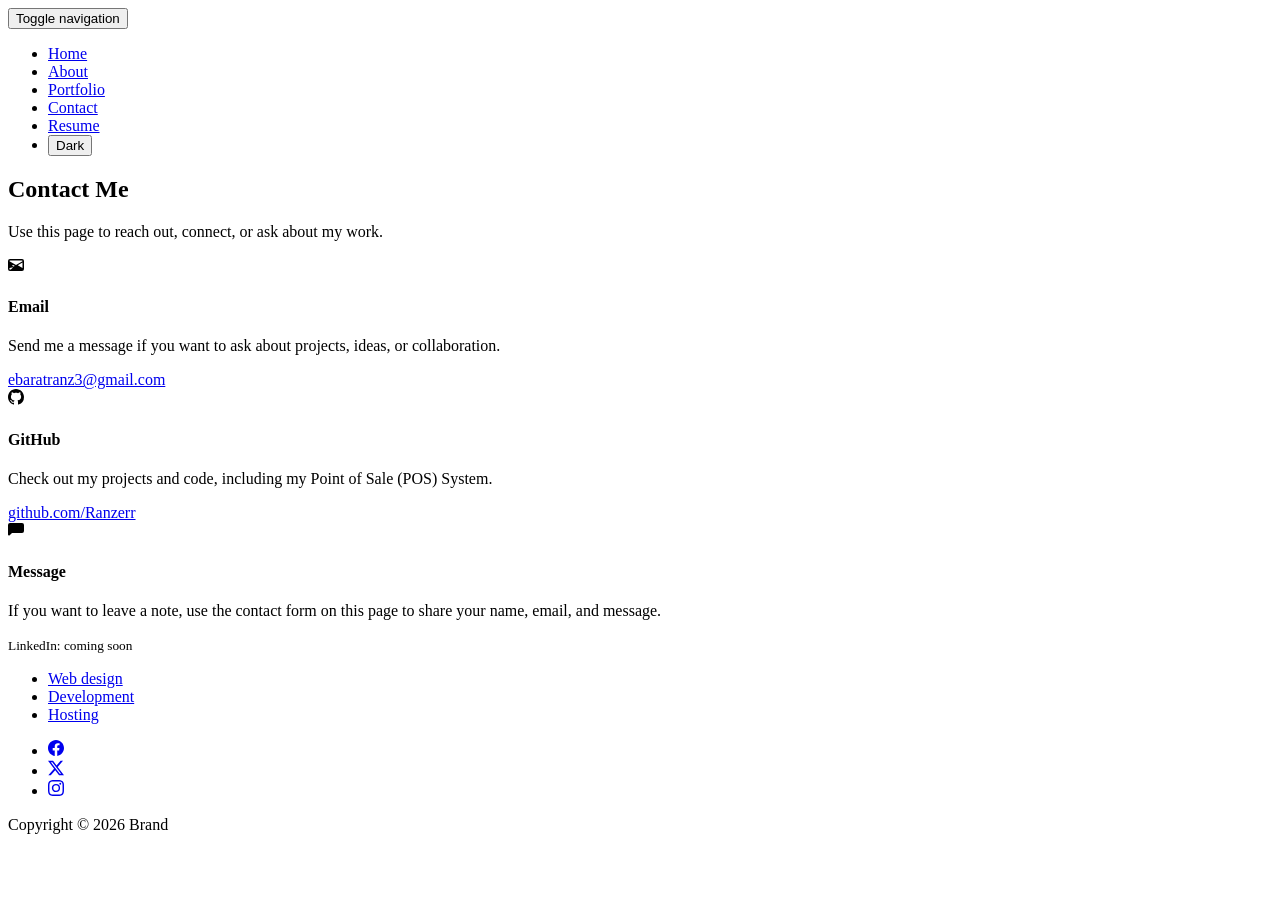
==== contacts.html @ 35fdbf25 "Add files via upload" ====
<!DOCTYPE html>
<html data-bs-theme="light" lang="en">

<head>
	<meta charset="utf-8">
	<meta name="viewport" content="width=device-width, initial-scale=1.0, shrink-to-fit=no">
	<title>Contacts - My_page</title>
	<link rel="stylesheet" href="assets/bootstrap/css/bootstrap.min.css">
	<link rel="stylesheet" href="assets/css/bss-overrides.css">
	<link rel="stylesheet" href="assets/css/Navbar-Right-Links-icons.css">
	<link rel="stylesheet" href="assets/css/styles.css">
</head>

<body>
	<div id="header">
		<nav class="navbar navbar-expand-md bg-body py-3">
			<div class="container"><a class="navbar-brand d-flex align-items-center" href="index.html"></a><button class="navbar-toggler" data-bs-toggle="collapse" data-bs-target="#navcol-2"><span class="visually-hidden">Toggle navigation</span><span class="navbar-toggler-icon"></span></button>
				<div class="collapse navbar-collapse" id="navcol-2">
					<ul class="navbar-nav ms-auto">
						<li class="nav-item"><a class="nav-link" href="index.html">Home</a></li>
						<li class="nav-item"><a class="nav-link" href="about.html">About</a></li>
						<li class="nav-item"><a class="nav-link" href="index.html">Portfolio</a></li>
						<li class="nav-item"><a class="nav-link active" href="contacts.html">Contact</a></li>
						<li class="nav-item"><a class="nav-link" href="Resume.html">Resume</a></li>
						<li class="nav-item ms-md-2"><button class="btn btn-sm btn-outline-primary theme-toggle" type="button" data-theme-toggle aria-label="Switch to dark theme">Dark</button></li>
					</ul>
				</div>
			</div>
		</nav>
	</div>
	<div class="container py-4 py-xl-5">
		<div class="row mb-5">
			<div class="col-md-8 col-xl-6 text-center mx-auto">
				<h2>Contact Me</h2>
				<p>Use this page to reach out, connect, or ask about my work.</p>
			</div>
		</div>
		<div class="row gy-4 row-cols-1 row-cols-md-2 row-cols-xl-3">
			<div class="col">
				<div class="card h-100">
					<div class="card-body p-4">
						<div class="bs-icon-md bs-icon-rounded bs-icon-primary d-flex justify-content-center align-items-center mb-3 d-inline-block bs-icon"><svg class="bi bi-envelope" xmlns="http://www.w3.org/2000/svg" width="1em" height="1em" fill="currentColor" viewBox="0 0 16 16">
								<path d="M0 4a2 2 0 0 1 2-2h12a2 2 0 0 1 2 2v8a2 2 0 0 1-2 2H2a2 2 0 0 1-2-2zm2-.5a.5.5 0 0 0-.5.5v.217l6.5 3.905 6.5-3.905V4a.5.5 0 0 0-.5-.5zM14.5 5.383l-4.758 2.855L14.5 11.09zM13.12 12.5H2.88l3.852-3.852L5.12 7.88 1.5 10.02V12a.5.5 0 0 0 .5.5zM1.5 11.09v-3.852l4.758 2.855z"/>
							</svg></div>
						<h4 class="card-title">Email</h4>
						<p class="card-text">Send me a message if you want to ask about projects, ideas, or collaboration.</p>
						<a class="link-body-emphasis fw-semibold" href="mailto:ebaratranz3@gmail.com">ebaratranz3@gmail.com</a>
					</div>
				</div>
			</div>
			<div class="col">
				<div class="card h-100">
					<div class="card-body p-4">
						<div class="bs-icon-md bs-icon-rounded bs-icon-primary d-flex justify-content-center align-items-center mb-3 d-inline-block bs-icon"><svg class="bi bi-github" xmlns="http://www.w3.org/2000/svg" width="1em" height="1em" fill="currentColor" viewBox="0 0 16 16">
								<path d="M8 0C3.58 0 0 3.58 0 8c0 3.54 2.29 6.53 5.47 7.59.4.07.55-.17.55-.38 0-.19-.01-.82-.01-1.49-2.01.37-2.53-.49-2.69-.94-.09-.23-.48-.94-.82-1.13-.28-.15-.68-.52-.01-.53.63-.01 1.08.58 1.23.82.72 1.21 1.87.87 2.33.66.07-.52.28-.87.51-1.07-1.78-.2-3.64-.89-3.64-3.95 0-.87.31-1.59.82-2.15-.08-.2-.36-1.02.08-2.12 0 0 .67-.21 2.2.82.64-.18 1.32-.27 2-.27.68 0 1.36.09 2 .27 1.53-1.04 2.2-.82 2.2-.82.44 1.1.16 1.92.08 2.12.51.56.82 1.27.82 2.15 0 3.07-1.87 3.75-3.65 3.95.29.25.54.73.54 1.48 0 1.07-.01 1.93-.01 2.2 0 .21.15.46.55.38A8.01 8.01 0 0 0 16 8c0-4.42-3.58-8-8-8"/>
							</svg></div>
						<h4 class="card-title">GitHub</h4>
						<p class="card-text">Check out my projects and code, including my Point of Sale (POS) System.</p>
						<a class="link-body-emphasis fw-semibold" href="https://github.com/Ranzerr" target="_blank" rel="noopener">github.com/Ranzerr</a>
					</div>
				</div>
			</div>
			<div class="col col-md-12 col-lg-12">
				<div class="card h-100">
					<div class="card-body p-4 me-lg-0">
						<div class="bs-icon-md bs-icon-rounded bs-icon-primary d-flex justify-content-center align-items-center mb-3 d-inline-block bs-icon"><svg class="bi bi-chat-dots" xmlns="http://www.w3.org/2000/svg" width="1em" height="1em" fill="currentColor" viewBox="0 0 16 16">
								<path d="M5 9a1 1 0 1 0 0-2 1 1 0 0 0 0 2m3 0a1 1 0 1 0 0-2 1 1 0 0 0 0 2m3 0a1 1 0 1 0 0-2 1 1 0 0 0 0 2"/>
								<path d="M2 1a2 2 0 0 0-2 2v9.586a1 1 0 0 0 1.707.707L4 11h10a2 2 0 0 0 2-2V3a2 2 0 0 0-2-2z"/>
							</svg></div>
						<h4 class="card-title">Message</h4>
						<p class="card-text">If you want to leave a note, use the contact form on this page to share your name, email, and message.</p>
						<p class="card-text mb-0 text-body-secondary"><small>LinkedIn: coming soon</small></p>
					</div>
				</div>
			</div>
		</div>
		<footer class="text-center bg-body" data-bs-theme="light">
			<div class="container py-4 py-lg-5">
				<ul class="list-inline">
					<li class="list-inline-item me-4"><a class="link-body-emphasis" href="about.html">Web design</a></li>
					<li class="list-inline-item me-4"><a class="link-body-emphasis" href="Resume.html">Development</a></li>
					<li class="list-inline-item"><a class="link-body-emphasis" href="contacts.html">Hosting</a></li>
				</ul>
				<ul class="list-inline">
					<li class="list-inline-item me-4"><a href="#"><svg class="bi bi-facebook text-body" xmlns="http://www.w3.org/2000/svg" width="1em" height="1em" fill="currentColor" viewBox="0 0 16 16">
								<path d="M16 8.049c0-4.446-3.582-8.05-8-8.05C3.58 0-.002 3.603-.002 8.05c0 4.017 2.926 7.347 6.75 7.951v-5.625h-2.03V8.05H6.75V6.275c0-2.017 1.195-3.131 3.022-3.131.876 0 1.791.157 1.791.157v1.98h-1.009c-.993 0-1.303.621-1.303 1.258v1.51h2.218l-.354 2.326H9.25V16c3.824-.604 6.75-3.934 6.75-7.951"/>
							</svg></a></li>
					<li class="list-inline-item me-4"><a href="#"><svg class="bi bi-twitter-x text-body" xmlns="http://www.w3.org/2000/svg" width="1em" height="1em" fill="currentColor" viewBox="0 0 16 16">
								<path d="M12.6.75h2.454l-5.36 6.142L16 15.25h-4.937l-3.867-5.07-4.425 5.07H.316l5.733-6.57L0 .75h5.063l3.495 4.633L12.601.75Zm-.86 13.028h1.36L4.323 2.145H2.865z"/>
							</svg></a></li>
					<li class="list-inline-item"><a href="#"><svg class="bi bi-instagram text-body" xmlns="http://www.w3.org/2000/svg" width="1em" height="1em" fill="currentColor" viewBox="0 0 16 16">
								<path d="M8 0C5.829 0 5.556.01 4.703.048 3.85.088 3.269.222 2.76.42a3.9 3.9 0 0 0-1.417.923A3.9 3.9 0 0 0 .42 2.76C.222 3.268.087 3.85.048 4.7.01 5.555 0 5.827 0 8.001c0 2.172.01 2.444.048 3.297.04.852.174 1.433.372 1.942.205.526.478.972.923 1.417.444.445.89.719 1.416.923.51.198 1.09.333 1.942.372C5.555 15.99 5.827 16 8 16s2.444-.01 3.298-.048c.851-.04 1.434-.174 1.943-.372a3.9 3.9 0 0 0 1.416-.923c.445-.445.718-.891.923-1.417.197-.509.332-1.09.372-1.942C15.99 10.445 16 10.173 16 8s-.01-2.445-.048-3.299c-.04-.851-.175-1.433-.372-1.941a3.9 3.9 0 0 0-.923-1.417A3.9 3.9 0 0 0 13.24.42c-.51-.198-1.092-.333-1.943-.372C10.443.01 10.172 0 7.998 0zm-.717 1.442h.718c2.136 0 2.389.007 3.232.046.78.035 1.204.166 1.486.275.373.145.64.319.92.599s.453.546.598.92c.11.281.24.705.275 1.485.039.843.047 1.096.047 3.231s-.008 2.389-.047 3.232c-.035.78-.166 1.203-.275 1.485a2.5 2.5 0 0 1-.599.919c-.28.28-.546.453-.92.598-.28.11-.704.24-1.485.276-.843.038-1.096.047-3.232.047s-2.39-.009-3.233-.047c-.78-.036-1.203-.166-1.485-.276a2.5 2.5 0 0 1-.92-.598 2.5 2.5 0 0 1-.6-.92c-.109-.281-.24-.705-.275-1.485-.038-.843-.046-1.096-.046-3.233s.008-2.388.046-3.231c.036-.78.166-1.204.276-1.486.145-.373.319-.64.599-.92s.546-.453.92-.598c.282-.11.705-.24 1.485-.276.738-.034 1.024-.044 2.515-.045zm4.988 1.328a.96.96 0 1 0 0 1.92.96.96 0 0 0 0-1.92m-4.27 1.122a4.109 4.109 0 1 0 0 8.217 4.109 4.109 0 0 0 0-8.217m0 1.441a2.667 2.667 0 1 1 0 5.334 2.667 2.667 0 0 1 0-5.334"/>
							</svg></a></li>
				</ul>
				<p class="text-body mb-0">Copyright © 2026 Brand</p>
			</div>
		</footer>
	</div>
	<script src="assets/js/theme.js"></script>
	<script src="assets/bootstrap/js/bootstrap.min.js"></script>
</body>

</html>
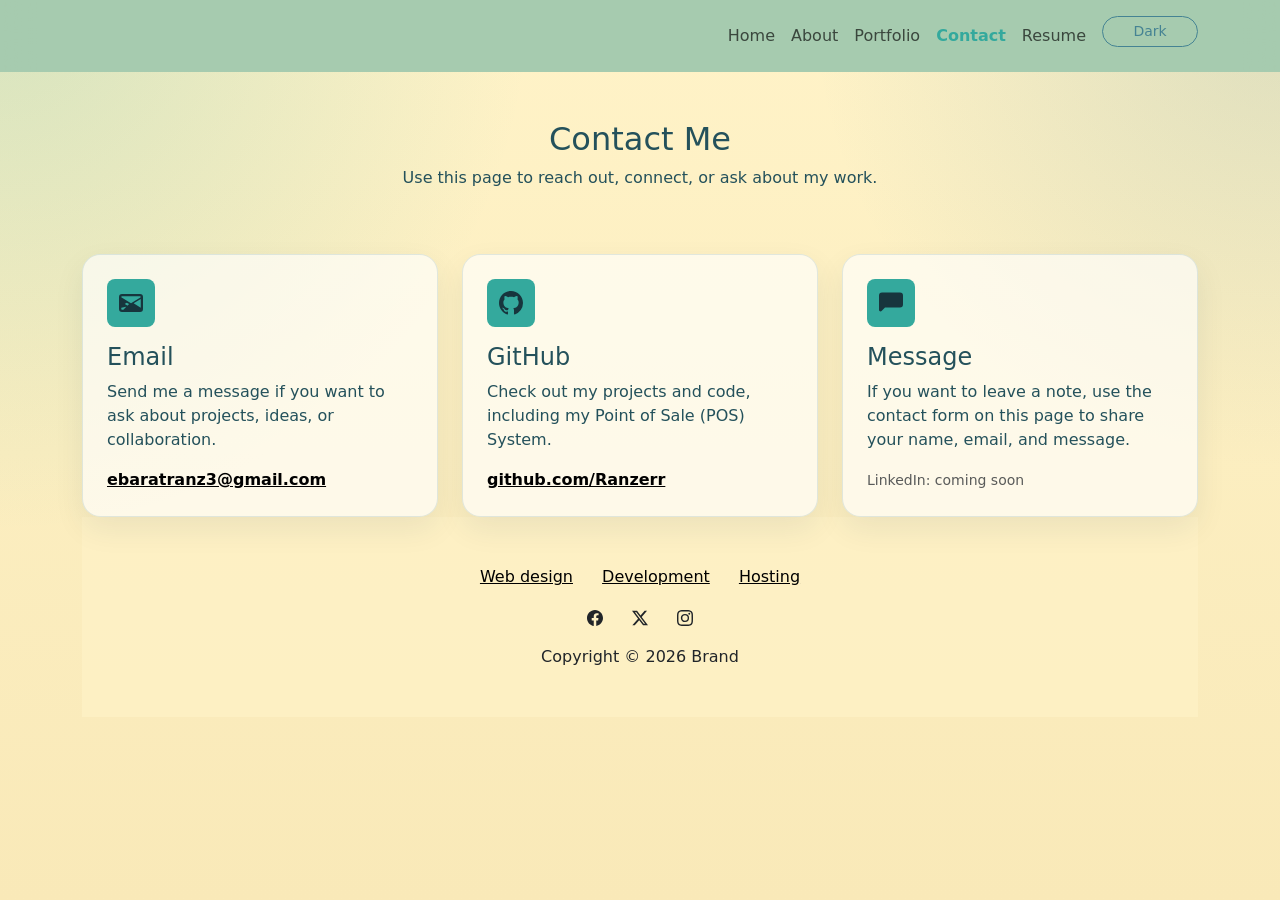
==== commit 0aa78e16: "Update resume download modal" ====
--- a/contacts.html
+++ b/contacts.html
@@ -1,103 +1,103 @@
-<!DOCTYPE html>
-<html data-bs-theme="light" lang="en">
-
-<head>
-	<meta charset="utf-8">
-	<meta name="viewport" content="width=device-width, initial-scale=1.0, shrink-to-fit=no">
-	<title>Contacts - My_page</title>
-	<link rel="stylesheet" href="assets/bootstrap/css/bootstrap.min.css">
-	<link rel="stylesheet" href="assets/css/bss-overrides.css">
-	<link rel="stylesheet" href="assets/css/Navbar-Right-Links-icons.css">
-	<link rel="stylesheet" href="assets/css/styles.css">
-</head>
-
-<body>
-	<div id="header">
-		<nav class="navbar navbar-expand-md bg-body py-3">
-			<div class="container"><a class="navbar-brand d-flex align-items-center" href="index.html"></a><button class="navbar-toggler" data-bs-toggle="collapse" data-bs-target="#navcol-2"><span class="visually-hidden">Toggle navigation</span><span class="navbar-toggler-icon"></span></button>
-				<div class="collapse navbar-collapse" id="navcol-2">
-					<ul class="navbar-nav ms-auto">
-						<li class="nav-item"><a class="nav-link" href="index.html">Home</a></li>
-						<li class="nav-item"><a class="nav-link" href="about.html">About</a></li>
-						<li class="nav-item"><a class="nav-link" href="index.html">Portfolio</a></li>
-						<li class="nav-item"><a class="nav-link active" href="contacts.html">Contact</a></li>
-						<li class="nav-item"><a class="nav-link" href="Resume.html">Resume</a></li>
-						<li class="nav-item ms-md-2"><button class="btn btn-sm btn-outline-primary theme-toggle" type="button" data-theme-toggle aria-label="Switch to dark theme">Dark</button></li>
-					</ul>
-				</div>
-			</div>
-		</nav>
-	</div>
-	<div class="container py-4 py-xl-5">
-		<div class="row mb-5">
-			<div class="col-md-8 col-xl-6 text-center mx-auto">
-				<h2>Contact Me</h2>
-				<p>Use this page to reach out, connect, or ask about my work.</p>
-			</div>
-		</div>
-		<div class="row gy-4 row-cols-1 row-cols-md-2 row-cols-xl-3">
-			<div class="col">
-				<div class="card h-100">
-					<div class="card-body p-4">
-						<div class="bs-icon-md bs-icon-rounded bs-icon-primary d-flex justify-content-center align-items-center mb-3 d-inline-block bs-icon"><svg class="bi bi-envelope" xmlns="http://www.w3.org/2000/svg" width="1em" height="1em" fill="currentColor" viewBox="0 0 16 16">
-								<path d="M0 4a2 2 0 0 1 2-2h12a2 2 0 0 1 2 2v8a2 2 0 0 1-2 2H2a2 2 0 0 1-2-2zm2-.5a.5.5 0 0 0-.5.5v.217l6.5 3.905 6.5-3.905V4a.5.5 0 0 0-.5-.5zM14.5 5.383l-4.758 2.855L14.5 11.09zM13.12 12.5H2.88l3.852-3.852L5.12 7.88 1.5 10.02V12a.5.5 0 0 0 .5.5zM1.5 11.09v-3.852l4.758 2.855z"/>
-							</svg></div>
-						<h4 class="card-title">Email</h4>
-						<p class="card-text">Send me a message if you want to ask about projects, ideas, or collaboration.</p>
-						<a class="link-body-emphasis fw-semibold" href="mailto:ebaratranz3@gmail.com">ebaratranz3@gmail.com</a>
-					</div>
-				</div>
-			</div>
-			<div class="col">
-				<div class="card h-100">
-					<div class="card-body p-4">
-						<div class="bs-icon-md bs-icon-rounded bs-icon-primary d-flex justify-content-center align-items-center mb-3 d-inline-block bs-icon"><svg class="bi bi-github" xmlns="http://www.w3.org/2000/svg" width="1em" height="1em" fill="currentColor" viewBox="0 0 16 16">
-								<path d="M8 0C3.58 0 0 3.58 0 8c0 3.54 2.29 6.53 5.47 7.59.4.07.55-.17.55-.38 0-.19-.01-.82-.01-1.49-2.01.37-2.53-.49-2.69-.94-.09-.23-.48-.94-.82-1.13-.28-.15-.68-.52-.01-.53.63-.01 1.08.58 1.23.82.72 1.21 1.87.87 2.33.66.07-.52.28-.87.51-1.07-1.78-.2-3.64-.89-3.64-3.95 0-.87.31-1.59.82-2.15-.08-.2-.36-1.02.08-2.12 0 0 .67-.21 2.2.82.64-.18 1.32-.27 2-.27.68 0 1.36.09 2 .27 1.53-1.04 2.2-.82 2.2-.82.44 1.1.16 1.92.08 2.12.51.56.82 1.27.82 2.15 0 3.07-1.87 3.75-3.65 3.95.29.25.54.73.54 1.48 0 1.07-.01 1.93-.01 2.2 0 .21.15.46.55.38A8.01 8.01 0 0 0 16 8c0-4.42-3.58-8-8-8"/>
-							</svg></div>
-						<h4 class="card-title">GitHub</h4>
-						<p class="card-text">Check out my projects and code, including my Point of Sale (POS) System.</p>
-						<a class="link-body-emphasis fw-semibold" href="https://github.com/Ranzerr" target="_blank" rel="noopener">github.com/Ranzerr</a>
-					</div>
-				</div>
-			</div>
-			<div class="col col-md-12 col-lg-12">
-				<div class="card h-100">
-					<div class="card-body p-4 me-lg-0">
-						<div class="bs-icon-md bs-icon-rounded bs-icon-primary d-flex justify-content-center align-items-center mb-3 d-inline-block bs-icon"><svg class="bi bi-chat-dots" xmlns="http://www.w3.org/2000/svg" width="1em" height="1em" fill="currentColor" viewBox="0 0 16 16">
-								<path d="M5 9a1 1 0 1 0 0-2 1 1 0 0 0 0 2m3 0a1 1 0 1 0 0-2 1 1 0 0 0 0 2m3 0a1 1 0 1 0 0-2 1 1 0 0 0 0 2"/>
-								<path d="M2 1a2 2 0 0 0-2 2v9.586a1 1 0 0 0 1.707.707L4 11h10a2 2 0 0 0 2-2V3a2 2 0 0 0-2-2z"/>
-							</svg></div>
-						<h4 class="card-title">Message</h4>
-						<p class="card-text">If you want to leave a note, use the contact form on this page to share your name, email, and message.</p>
-						<p class="card-text mb-0 text-body-secondary"><small>LinkedIn: coming soon</small></p>
-					</div>
-				</div>
-			</div>
-		</div>
-		<footer class="text-center bg-body" data-bs-theme="light">
-			<div class="container py-4 py-lg-5">
-				<ul class="list-inline">
-					<li class="list-inline-item me-4"><a class="link-body-emphasis" href="about.html">Web design</a></li>
-					<li class="list-inline-item me-4"><a class="link-body-emphasis" href="Resume.html">Development</a></li>
-					<li class="list-inline-item"><a class="link-body-emphasis" href="contacts.html">Hosting</a></li>
-				</ul>
-				<ul class="list-inline">
-					<li class="list-inline-item me-4"><a href="#"><svg class="bi bi-facebook text-body" xmlns="http://www.w3.org/2000/svg" width="1em" height="1em" fill="currentColor" viewBox="0 0 16 16">
-								<path d="M16 8.049c0-4.446-3.582-8.05-8-8.05C3.58 0-.002 3.603-.002 8.05c0 4.017 2.926 7.347 6.75 7.951v-5.625h-2.03V8.05H6.75V6.275c0-2.017 1.195-3.131 3.022-3.131.876 0 1.791.157 1.791.157v1.98h-1.009c-.993 0-1.303.621-1.303 1.258v1.51h2.218l-.354 2.326H9.25V16c3.824-.604 6.75-3.934 6.75-7.951"/>
-							</svg></a></li>
-					<li class="list-inline-item me-4"><a href="#"><svg class="bi bi-twitter-x text-body" xmlns="http://www.w3.org/2000/svg" width="1em" height="1em" fill="currentColor" viewBox="0 0 16 16">
-								<path d="M12.6.75h2.454l-5.36 6.142L16 15.25h-4.937l-3.867-5.07-4.425 5.07H.316l5.733-6.57L0 .75h5.063l3.495 4.633L12.601.75Zm-.86 13.028h1.36L4.323 2.145H2.865z"/>
-							</svg></a></li>
-					<li class="list-inline-item"><a href="#"><svg class="bi bi-instagram text-body" xmlns="http://www.w3.org/2000/svg" width="1em" height="1em" fill="currentColor" viewBox="0 0 16 16">
-								<path d="M8 0C5.829 0 5.556.01 4.703.048 3.85.088 3.269.222 2.76.42a3.9 3.9 0 0 0-1.417.923A3.9 3.9 0 0 0 .42 2.76C.222 3.268.087 3.85.048 4.7.01 5.555 0 5.827 0 8.001c0 2.172.01 2.444.048 3.297.04.852.174 1.433.372 1.942.205.526.478.972.923 1.417.444.445.89.719 1.416.923.51.198 1.09.333 1.942.372C5.555 15.99 5.827 16 8 16s2.444-.01 3.298-.048c.851-.04 1.434-.174 1.943-.372a3.9 3.9 0 0 0 1.416-.923c.445-.445.718-.891.923-1.417.197-.509.332-1.09.372-1.942C15.99 10.445 16 10.173 16 8s-.01-2.445-.048-3.299c-.04-.851-.175-1.433-.372-1.941a3.9 3.9 0 0 0-.923-1.417A3.9 3.9 0 0 0 13.24.42c-.51-.198-1.092-.333-1.943-.372C10.443.01 10.172 0 7.998 0zm-.717 1.442h.718c2.136 0 2.389.007 3.232.046.78.035 1.204.166 1.486.275.373.145.64.319.92.599s.453.546.598.92c.11.281.24.705.275 1.485.039.843.047 1.096.047 3.231s-.008 2.389-.047 3.232c-.035.78-.166 1.203-.275 1.485a2.5 2.5 0 0 1-.599.919c-.28.28-.546.453-.92.598-.28.11-.704.24-1.485.276-.843.038-1.096.047-3.232.047s-2.39-.009-3.233-.047c-.78-.036-1.203-.166-1.485-.276a2.5 2.5 0 0 1-.92-.598 2.5 2.5 0 0 1-.6-.92c-.109-.281-.24-.705-.275-1.485-.038-.843-.046-1.096-.046-3.233s.008-2.388.046-3.231c.036-.78.166-1.204.276-1.486.145-.373.319-.64.599-.92s.546-.453.92-.598c.282-.11.705-.24 1.485-.276.738-.034 1.024-.044 2.515-.045zm4.988 1.328a.96.96 0 1 0 0 1.92.96.96 0 0 0 0-1.92m-4.27 1.122a4.109 4.109 0 1 0 0 8.217 4.109 4.109 0 0 0 0-8.217m0 1.441a2.667 2.667 0 1 1 0 5.334 2.667 2.667 0 0 1 0-5.334"/>
-							</svg></a></li>
-				</ul>
-				<p class="text-body mb-0">Copyright © 2026 Brand</p>
-			</div>
-		</footer>
-	</div>
-	<script src="assets/js/theme.js"></script>
-	<script src="assets/bootstrap/js/bootstrap.min.js"></script>
-</body>
-
+<!DOCTYPE html>
+<html data-bs-theme="light" lang="en">
+
+<head>
+	<meta charset="utf-8">
+	<meta name="viewport" content="width=device-width, initial-scale=1.0, shrink-to-fit=no">
+	<title>Contacts - My_page</title>
+	<link rel="stylesheet" href="assets/bootstrap/css/bootstrap.min.css">
+	<link rel="stylesheet" href="assets/css/bss-overrides.css">
+	<link rel="stylesheet" href="assets/css/Navbar-Right-Links-icons.css">
+	<link rel="stylesheet" href="assets/css/styles.css">
+</head>
+
+<body>
+	<div id="header">
+		<nav class="navbar navbar-expand-md bg-body py-3">
+			<div class="container"><a class="navbar-brand d-flex align-items-center" href="index.html"></a><button class="navbar-toggler" data-bs-toggle="collapse" data-bs-target="#navcol-2"><span class="visually-hidden">Toggle navigation</span><span class="navbar-toggler-icon"></span></button>
+				<div class="collapse navbar-collapse" id="navcol-2">
+					<ul class="navbar-nav ms-auto">
+						<li class="nav-item"><a class="nav-link" href="index.html">Home</a></li>
+						<li class="nav-item"><a class="nav-link" href="about.html">About</a></li>
+						<li class="nav-item"><a class="nav-link" href="index.html">Portfolio</a></li>
+						<li class="nav-item"><a class="nav-link active" href="contacts.html">Contact</a></li>
+						<li class="nav-item"><a class="nav-link" href="Resume.html">Resume</a></li>
+						<li class="nav-item ms-md-2"><button class="btn btn-sm btn-outline-primary theme-toggle" type="button" data-theme-toggle aria-label="Switch to dark theme">Dark</button></li>
+					</ul>
+				</div>
+			</div>
+		</nav>
+	</div>
+	<div class="container py-4 py-xl-5">
+		<div class="row mb-5">
+			<div class="col-md-8 col-xl-6 text-center mx-auto">
+				<h2>Contact Me</h2>
+				<p>Use this page to reach out, connect, or ask about my work.</p>
+			</div>
+		</div>
+		<div class="row gy-4 row-cols-1 row-cols-md-2 row-cols-xl-3">
+			<div class="col">
+				<div class="card h-100">
+					<div class="card-body p-4">
+						<div class="bs-icon-md bs-icon-rounded bs-icon-primary d-flex justify-content-center align-items-center mb-3 d-inline-block bs-icon"><svg class="bi bi-envelope" xmlns="http://www.w3.org/2000/svg" width="1em" height="1em" fill="currentColor" viewBox="0 0 16 16">
+								<path d="M0 4a2 2 0 0 1 2-2h12a2 2 0 0 1 2 2v8a2 2 0 0 1-2 2H2a2 2 0 0 1-2-2zm2-.5a.5.5 0 0 0-.5.5v.217l6.5 3.905 6.5-3.905V4a.5.5 0 0 0-.5-.5zM14.5 5.383l-4.758 2.855L14.5 11.09zM13.12 12.5H2.88l3.852-3.852L5.12 7.88 1.5 10.02V12a.5.5 0 0 0 .5.5zM1.5 11.09v-3.852l4.758 2.855z"/>
+							</svg></div>
+						<h4 class="card-title">Email</h4>
+						<p class="card-text">Send me a message if you want to ask about projects, ideas, or collaboration.</p>
+						<a class="link-body-emphasis fw-semibold" href="mailto:ebaratranz3@gmail.com">ebaratranz3@gmail.com</a>
+					</div>
+				</div>
+			</div>
+			<div class="col">
+				<div class="card h-100">
+					<div class="card-body p-4">
+						<div class="bs-icon-md bs-icon-rounded bs-icon-primary d-flex justify-content-center align-items-center mb-3 d-inline-block bs-icon"><svg class="bi bi-github" xmlns="http://www.w3.org/2000/svg" width="1em" height="1em" fill="currentColor" viewBox="0 0 16 16">
+								<path d="M8 0C3.58 0 0 3.58 0 8c0 3.54 2.29 6.53 5.47 7.59.4.07.55-.17.55-.38 0-.19-.01-.82-.01-1.49-2.01.37-2.53-.49-2.69-.94-.09-.23-.48-.94-.82-1.13-.28-.15-.68-.52-.01-.53.63-.01 1.08.58 1.23.82.72 1.21 1.87.87 2.33.66.07-.52.28-.87.51-1.07-1.78-.2-3.64-.89-3.64-3.95 0-.87.31-1.59.82-2.15-.08-.2-.36-1.02.08-2.12 0 0 .67-.21 2.2.82.64-.18 1.32-.27 2-.27.68 0 1.36.09 2 .27 1.53-1.04 2.2-.82 2.2-.82.44 1.1.16 1.92.08 2.12.51.56.82 1.27.82 2.15 0 3.07-1.87 3.75-3.65 3.95.29.25.54.73.54 1.48 0 1.07-.01 1.93-.01 2.2 0 .21.15.46.55.38A8.01 8.01 0 0 0 16 8c0-4.42-3.58-8-8-8"/>
+							</svg></div>
+						<h4 class="card-title">GitHub</h4>
+						<p class="card-text">Check out my projects and code, including my Point of Sale (POS) System.</p>
+						<a class="link-body-emphasis fw-semibold" href="https://github.com/Ranzerr" target="_blank" rel="noopener">github.com/Ranzerr</a>
+					</div>
+				</div>
+			</div>
+			<div class="col col-md-12 col-lg-12">
+				<div class="card h-100">
+					<div class="card-body p-4 me-lg-0">
+						<div class="bs-icon-md bs-icon-rounded bs-icon-primary d-flex justify-content-center align-items-center mb-3 d-inline-block bs-icon"><svg class="bi bi-chat-dots" xmlns="http://www.w3.org/2000/svg" width="1em" height="1em" fill="currentColor" viewBox="0 0 16 16">
+								<path d="M5 9a1 1 0 1 0 0-2 1 1 0 0 0 0 2m3 0a1 1 0 1 0 0-2 1 1 0 0 0 0 2m3 0a1 1 0 1 0 0-2 1 1 0 0 0 0 2"/>
+								<path d="M2 1a2 2 0 0 0-2 2v9.586a1 1 0 0 0 1.707.707L4 11h10a2 2 0 0 0 2-2V3a2 2 0 0 0-2-2z"/>
+							</svg></div>
+						<h4 class="card-title">Message</h4>
+						<p class="card-text">If you want to leave a note, use the contact form on this page to share your name, email, and message.</p>
+						<p class="card-text mb-0 text-body-secondary"><small>LinkedIn: coming soon</small></p>
+					</div>
+				</div>
+			</div>
+		</div>
+		<footer class="text-center bg-body" data-bs-theme="light">
+			<div class="container py-4 py-lg-5">
+				<ul class="list-inline">
+					<li class="list-inline-item me-4"><a class="link-body-emphasis" href="about.html">Web design</a></li>
+					<li class="list-inline-item me-4"><a class="link-body-emphasis" href="Resume.html">Development</a></li>
+					<li class="list-inline-item"><a class="link-body-emphasis" href="contacts.html">Hosting</a></li>
+				</ul>
+				<ul class="list-inline">
+					<li class="list-inline-item me-4"><a href="#"><svg class="bi bi-facebook text-body" xmlns="http://www.w3.org/2000/svg" width="1em" height="1em" fill="currentColor" viewBox="0 0 16 16">
+								<path d="M16 8.049c0-4.446-3.582-8.05-8-8.05C3.58 0-.002 3.603-.002 8.05c0 4.017 2.926 7.347 6.75 7.951v-5.625h-2.03V8.05H6.75V6.275c0-2.017 1.195-3.131 3.022-3.131.876 0 1.791.157 1.791.157v1.98h-1.009c-.993 0-1.303.621-1.303 1.258v1.51h2.218l-.354 2.326H9.25V16c3.824-.604 6.75-3.934 6.75-7.951"/>
+							</svg></a></li>
+					<li class="list-inline-item me-4"><a href="#"><svg class="bi bi-twitter-x text-body" xmlns="http://www.w3.org/2000/svg" width="1em" height="1em" fill="currentColor" viewBox="0 0 16 16">
+								<path d="M12.6.75h2.454l-5.36 6.142L16 15.25h-4.937l-3.867-5.07-4.425 5.07H.316l5.733-6.57L0 .75h5.063l3.495 4.633L12.601.75Zm-.86 13.028h1.36L4.323 2.145H2.865z"/>
+							</svg></a></li>
+					<li class="list-inline-item"><a href="#"><svg class="bi bi-instagram text-body" xmlns="http://www.w3.org/2000/svg" width="1em" height="1em" fill="currentColor" viewBox="0 0 16 16">
+								<path d="M8 0C5.829 0 5.556.01 4.703.048 3.85.088 3.269.222 2.76.42a3.9 3.9 0 0 0-1.417.923A3.9 3.9 0 0 0 .42 2.76C.222 3.268.087 3.85.048 4.7.01 5.555 0 5.827 0 8.001c0 2.172.01 2.444.048 3.297.04.852.174 1.433.372 1.942.205.526.478.972.923 1.417.444.445.89.719 1.416.923.51.198 1.09.333 1.942.372C5.555 15.99 5.827 16 8 16s2.444-.01 3.298-.048c.851-.04 1.434-.174 1.943-.372a3.9 3.9 0 0 0 1.416-.923c.445-.445.718-.891.923-1.417.197-.509.332-1.09.372-1.942C15.99 10.445 16 10.173 16 8s-.01-2.445-.048-3.299c-.04-.851-.175-1.433-.372-1.941a3.9 3.9 0 0 0-.923-1.417A3.9 3.9 0 0 0 13.24.42c-.51-.198-1.092-.333-1.943-.372C10.443.01 10.172 0 7.998 0zm-.717 1.442h.718c2.136 0 2.389.007 3.232.046.78.035 1.204.166 1.486.275.373.145.64.319.92.599s.453.546.598.92c.11.281.24.705.275 1.485.039.843.047 1.096.047 3.231s-.008 2.389-.047 3.232c-.035.78-.166 1.203-.275 1.485a2.5 2.5 0 0 1-.599.919c-.28.28-.546.453-.92.598-.28.11-.704.24-1.485.276-.843.038-1.096.047-3.232.047s-2.39-.009-3.233-.047c-.78-.036-1.203-.166-1.485-.276a2.5 2.5 0 0 1-.92-.598 2.5 2.5 0 0 1-.6-.92c-.109-.281-.24-.705-.275-1.485-.038-.843-.046-1.096-.046-3.233s.008-2.388.046-3.231c.036-.78.166-1.204.276-1.486.145-.373.319-.64.599-.92s.546-.453.92-.598c.282-.11.705-.24 1.485-.276.738-.034 1.024-.044 2.515-.045zm4.988 1.328a.96.96 0 1 0 0 1.92.96.96 0 0 0 0-1.92m-4.27 1.122a4.109 4.109 0 1 0 0 8.217 4.109 4.109 0 0 0 0-8.217m0 1.441a2.667 2.667 0 1 1 0 5.334 2.667 2.667 0 0 1 0-5.334"/>
+							</svg></a></li>
+				</ul>
+				<p class="text-body mb-0">Copyright © 2026 Brand</p>
+			</div>
+		</footer>
+	</div>
+	<script src="assets/js/theme.js"></script>
+	<script src="assets/bootstrap/js/bootstrap.min.js"></script>
+</body>
+
 </html>
--- a/assets/css/bss-overrides.css
+++ b/assets/css/bss-overrides.css
@@ -0,0 +1,64 @@
+:root,
+[data-bs-theme=light] {
+  --bs-primary: #34a99d;
+  --bs-primary-rgb: 52, 169, 157;
+  --bs-primary-text-emphasis: #245f59;
+  --bs-primary-bg-subtle: #eef8e6;
+  --bs-primary-border-subtle: #9ad7d0;
+  --bs-secondary: #458393;
+  --bs-secondary-rgb: 69, 131, 147;
+  --bs-body-bg: #fff3c8;
+  --bs-body-color: #24515b;
+  --bs-body-bg-rgb: 255, 243, 200;
+  --bs-link-color: #458393;
+  --bs-link-hover-color: #2f6674;
+  --bs-border-color: rgba(69, 131, 147, 0.2);
+}
+
+[data-bs-theme=dark] {
+  --bs-primary: #34a99d;
+  --bs-primary-rgb: 52, 169, 157;
+  --bs-primary-text-emphasis: #9ce4dc;
+  --bs-primary-bg-subtle: #18312f;
+  --bs-primary-border-subtle: #25524f;
+  --bs-secondary: #e5cb90;
+  --bs-secondary-rgb: 229, 203, 144;
+  --bs-body-bg: #18353d;
+  --bs-body-color: #fff3c8;
+  --bs-body-bg-rgb: 24, 53, 61;
+  --bs-link-color: #e5cb90;
+  --bs-link-hover-color: #fff3c8;
+  --bs-border-color: rgba(229, 203, 144, 0.18);
+}
+
+.btn-primary {
+  --bs-btn-color: #17353d;
+  --bs-btn-bg: #34a99d;
+  --bs-btn-border-color: #34a99d;
+  --bs-btn-hover-color: #17353d;
+  --bs-btn-hover-bg: #5dc2b7;
+  --bs-btn-hover-border-color: #5dc2b7;
+  --bs-btn-focus-shadow-rgb: 52, 169, 157;
+  --bs-btn-active-color: #17353d;
+  --bs-btn-active-bg: #2e9388;
+  --bs-btn-active-border-color: #2e9388;
+  --bs-btn-disabled-color: #17353d;
+  --bs-btn-disabled-bg: #34a99d;
+  --bs-btn-disabled-border-color: #34a99d;
+}
+
+.btn-outline-primary {
+  --bs-btn-color: #458393;
+  --bs-btn-border-color: #458393;
+  --bs-btn-focus-shadow-rgb: 69, 131, 147;
+  --bs-btn-hover-color: #fff3c8;
+  --bs-btn-hover-bg: #458393;
+  --bs-btn-hover-border-color: #458393;
+  --bs-btn-active-color: #fff3c8;
+  --bs-btn-active-bg: #2f6674;
+  --bs-btn-active-border-color: #2f6674;
+  --bs-btn-disabled-color: #458393;
+  --bs-btn-disabled-bg: transparent;
+  --bs-btn-disabled-border-color: #458393;
+}
+
--- a/assets/css/Navbar-Right-Links-icons.css
+++ b/assets/css/Navbar-Right-Links-icons.css
@@ -0,0 +1,61 @@
+.bs-icon {
+  --bs-icon-size: .75rem;
+  display: flex;
+  flex-shrink: 0;
+  justify-content: center;
+  align-items: center;
+  font-size: var(--bs-icon-size);
+  width: calc(var(--bs-icon-size) * 2);
+  height: calc(var(--bs-icon-size) * 2);
+  color: var(--bs-primary);
+}
+
+.bs-icon-xs {
+  --bs-icon-size: 1rem;
+  width: calc(var(--bs-icon-size) * 1.5);
+  height: calc(var(--bs-icon-size) * 1.5);
+}
+
+.bs-icon-sm {
+  --bs-icon-size: 1rem;
+}
+
+.bs-icon-md {
+  --bs-icon-size: 1.5rem;
+}
+
+.bs-icon-lg {
+  --bs-icon-size: 2rem;
+}
+
+.bs-icon-xl {
+  --bs-icon-size: 2.5rem;
+}
+
+.bs-icon.bs-icon-primary {
+  color: var(--bs-white);
+  background: var(--bs-primary);
+}
+
+.bs-icon.bs-icon-primary-light {
+  color: var(--bs-primary);
+  background: rgba(var(--bs-primary-rgb), .2);
+}
+
+.bs-icon.bs-icon-semi-white {
+  color: var(--bs-primary);
+  background: rgba(255, 255, 255, .5);
+}
+
+.bs-icon.bs-icon-rounded {
+  border-radius: .5rem;
+}
+
+.bs-icon.bs-icon-circle {
+  border-radius: 50%;
+}
+
+#header {
+  background-color: teal;
+}
+
--- a/assets/css/styles.css
+++ b/assets/css/styles.css
@@ -0,0 +1,97 @@
+html {
+  scroll-behavior: smooth;
+}
+
+body {
+  min-height: 100vh;
+  background:
+    radial-gradient(circle at top left, rgba(52, 169, 157, 0.2), transparent 34%),
+    radial-gradient(circle at top right, rgba(69, 131, 147, 0.18), transparent 30%),
+    linear-gradient(180deg, #fff3c8 0%, #f9e9b8 100%);
+  color: #24515b;
+}
+
+[data-bs-theme=dark] body {
+  background:
+    radial-gradient(circle at top left, rgba(52, 169, 157, 0.18), transparent 34%),
+    radial-gradient(circle at top right, rgba(229, 203, 144, 0.12), transparent 30%),
+    linear-gradient(180deg, #18353d 0%, #12282e 100%);
+  color: #fff3c8;
+}
+
+.navbar {
+  backdrop-filter: blur(16px);
+  -webkit-backdrop-filter: blur(16px);
+}
+
+.navbar.bg-body,
+footer.bg-body {
+  background-color: rgba(255, 243, 200, 0.65) !important;
+}
+
+[data-bs-theme=dark] .navbar.bg-body,
+[data-bs-theme=dark] footer.bg-body {
+  background-color: rgba(24, 53, 61, 0.7) !important;
+}
+
+.card {
+  border: 1px solid rgba(69, 131, 147, 0.16);
+  border-radius: 1.15rem;
+  background: rgba(255, 255, 255, 0.65);
+  box-shadow: 0 12px 30px rgba(30, 62, 71, 0.08);
+  transition: transform 180ms ease, box-shadow 180ms ease, border-color 180ms ease, background-color 180ms ease;
+}
+
+[data-bs-theme=dark] .card {
+  background: rgba(20, 37, 42, 0.78);
+  border-color: rgba(229, 203, 144, 0.14);
+  box-shadow: 0 12px 30px rgba(0, 0, 0, 0.2);
+}
+
+.card:hover,
+.card-link:hover .card {
+  transform: translateY(-6px);
+  box-shadow: 0 18px 38px rgba(30, 62, 71, 0.16);
+  border-color: rgba(52, 169, 157, 0.45);
+}
+
+.card-link {
+  display: block;
+  height: 100%;
+  color: inherit;
+  text-decoration: none;
+}
+
+.card-link:hover {
+  color: inherit;
+}
+
+.card-link .card {
+  cursor: pointer;
+}
+
+.card-title,
+h2,
+h4 {
+  color: inherit;
+}
+
+.bs-icon-primary {
+  background-color: #34a99d !important;
+  color: #17353d !important;
+}
+
+.theme-toggle {
+  min-width: 6rem;
+  border-radius: 999px;
+}
+
+.nav-link.active {
+  color: #34a99d !important;
+  font-weight: 600;
+}
+
+[data-bs-theme=dark] .nav-link.active {
+  color: #fff3c8 !important;
+}
+
